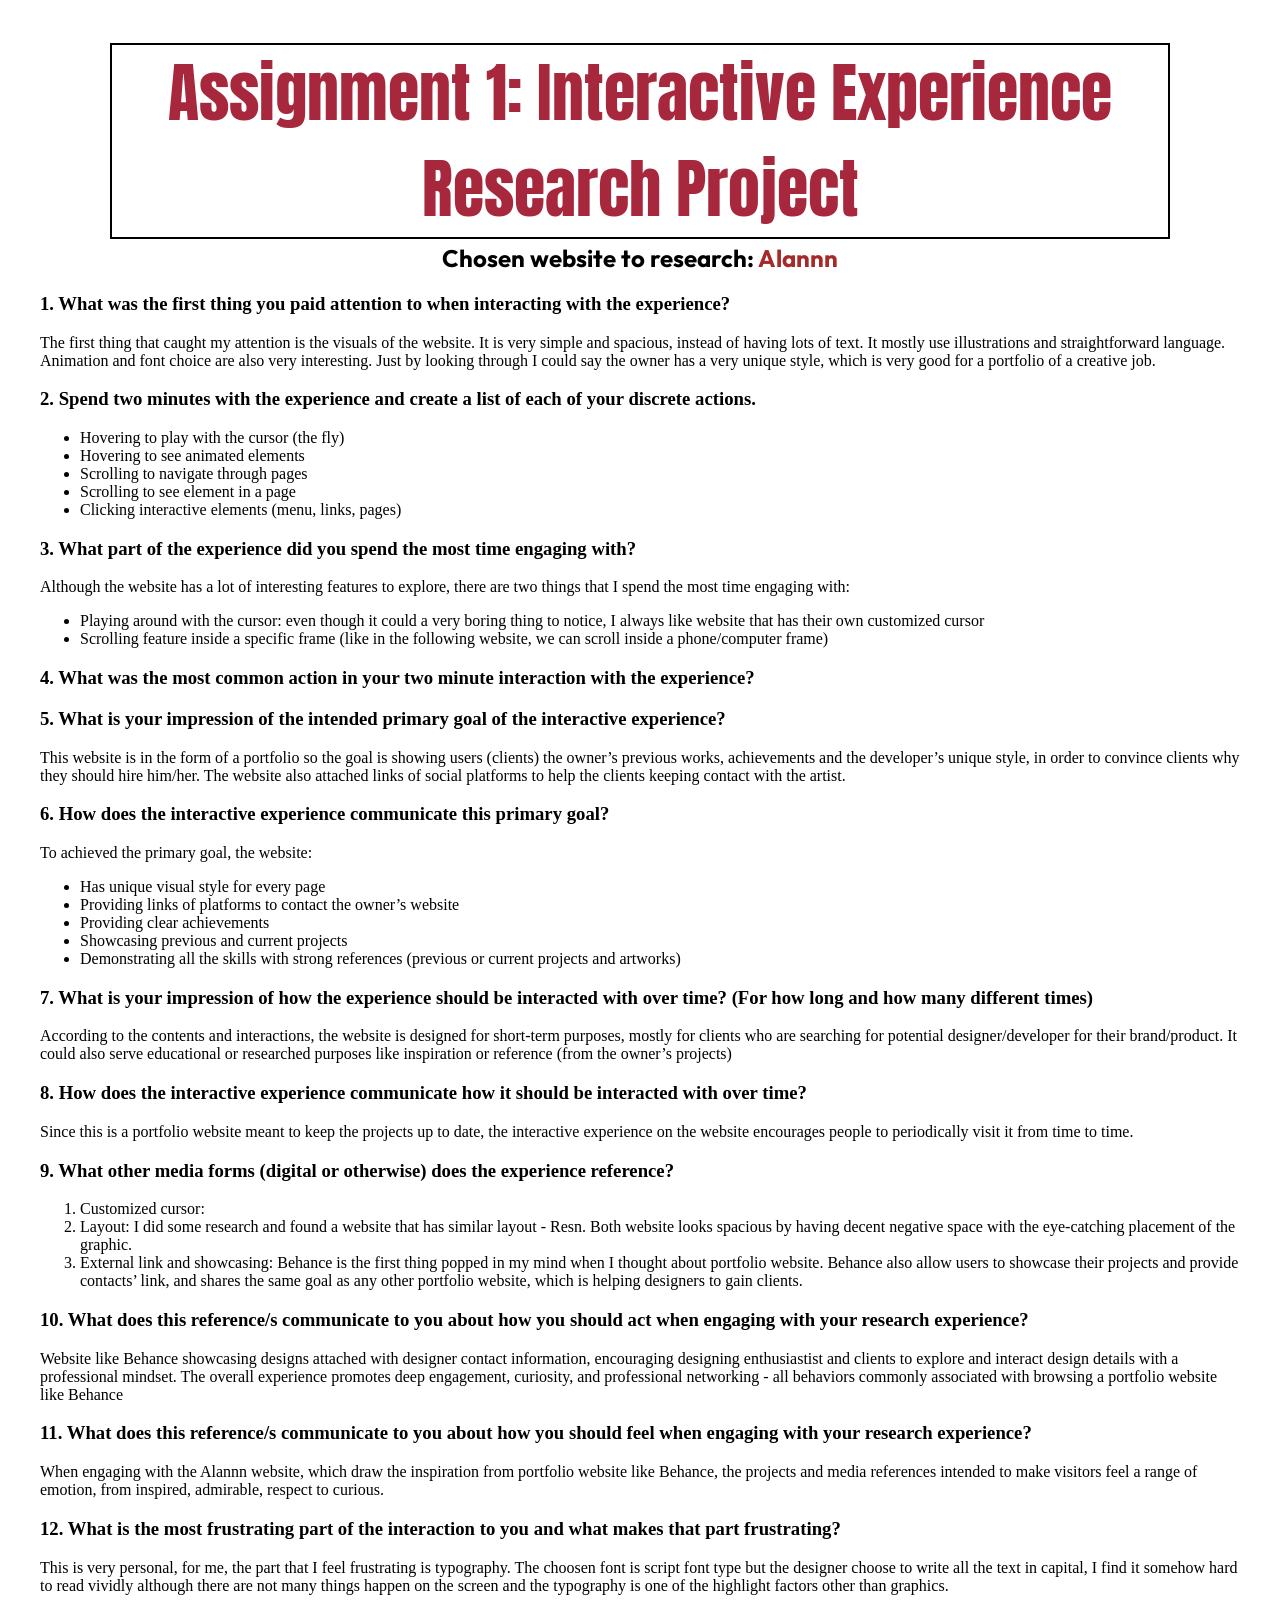
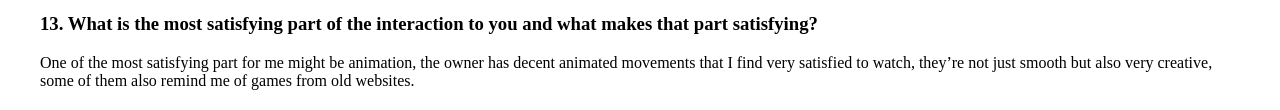
==== assignment1/index.html @ a7a0e351 "asm1" ====
<!DOCTYPE html>
<html lang="en">
  <head>
    <meta charset="UTF-8" />
    <meta name="viewport" content="width=device-width, initial-scale=1.0" />
    <title>Assignment 1</title>
    <link rel="stylesheet" href="reset.css" />
    <!-- link to rest css -->
    <link rel="stylesheet" href="style.css" />
    <!-- link to style css -->
    <link rel="preconnect" href="https://fonts.googleapis.com">
    <link rel="preconnect" href="https://fonts.gstatic.com" crossorigin>
    <link href="https://fonts.googleapis.com/css2?family=Anton&display=swap" rel="stylesheet">
    <!-- font 1 -->
    <link rel="preconnect" href="https://fonts.googleapis.com">
    <link rel="preconnect" href="https://fonts.gstatic.com" crossorigin>
    <link href="https://fonts.googleapis.com/css2?family=Outfit:wght@100..900&display=swap" rel="stylesheet">
    <!-- font 2 -->
    <link rel="icon" href="favicon_io/" type="apple-touch-icon">
    <link rel="apple-touch-icon" sizes="180x180" href="/apple-touch-icon.png">
    <link rel="icon" type="image/png" sizes="32x32" href="/favicon-32x32.png">
    <link rel="icon" type="image/png" sizes="16x16" href="/favicon-16x16.png">
    <link rel="icon" type="image/png" sizes="192x192" href="android-chrome-192x192.png">
    <link rel="icon" type="image/png" sizes="1512x512" href="android-chrome-512x512.png">
    <link rel="manifest" href="/site.webmanifest">
    <!-- make icon for the website, i first tried the exact the code from last time class but then it showed nothing, i did some research and add two more code because i'm using window -->
  </head>
  <body>

    <div class="topside">
      <div> <h1>Assignment 1: Interactive Experience Research Project</h1></div>
      <div> <h2>Chosen website to research: <a href="https://alannn.com/index">Alannn</a></h2></div>
    </div>
    <!-- header -->
     <div>
      <div><h3>1. What was the first thing you paid attention to when interacting with the experience?</h3></div>
      <div><p>The first thing that caught my attention is the visuals of the website. It is very simple and spacious, instead of having lots of text. It mostly use illustrations and straightforward language. Animation and font choice are also very interesting. Just by looking through I could say the owner has a very unique style, which is very good for a portfolio of a creative job.</p></div>
     </div>
     <div>
    <!-- Q1 -->
      <div><h3>2. Spend two minutes with the experience and create a list of each of your discrete actions.</h3></div>
      <div>
        <p>
          <ul>
            <li>Hovering to play with the cursor (the fly)</li>
            <li>Hovering to see animated elements</li>
            <li>Scrolling to navigate through pages</li>
            <li>Scrolling to see element in a page</li>
            <li>Clicking interactive elements (menu, links, pages)</li>
          </ul>
        </p>
      </div>
     </div>
    <!-- Q2 -->
      <div>
        <div><h3>3.  What part of the experience did you spend the most time engaging with?</h3></div>
        <div>
          <p> Although the website has a lot of interesting features to explore, there are two things that I spend the most time engaging with:
            <ul>
              <li>Playing around with the cursor: even though it could a very boring thing to notice, I always like website that has their own customized cursor</li>
              <li>Scrolling feature inside a specific frame (like in the following website, we can scroll inside a phone/computer frame)</li>
            </ul>
            </p>
        </div>
      </div>
    <!-- Q3 -->
     <div>
      <div><h3>4. What was the most common action in your two minute interaction with the experience?</h3></div>
      <div><p></p></div>
     </div>
    <!-- Q4 -->
     <div>
      <div><h3>5. What is your impression of the intended primary goal of the interactive experience?</h3></div>
      <div><p>This website is in the form of a portfolio so the goal is showing users (clients) the owner’s previous works, achievements and the developer’s unique style, in order to convince clients why they should hire him/her. The website also attached links of social platforms to help the clients keeping contact with the artist.</p></div>
     </div>
    <!-- Q5 -->
     <div>
      <div><h3>6. How does the interactive experience communicate this primary goal?</h3></div>
      <div>
        <p>To achieved the primary goal, the website:
          <ul>
            <li>Has unique visual style for every page</li>
            <li>Providing links of platforms to contact the owner’s website</li>
            <li>Providing clear achievements </li>
            <li>Showcasing previous and current projects</li>
            <li>Demonstrating all the skills with strong references (previous or current projects and artworks)</li>
          </ul>
        </p>
      </div>
     </div>
    <!-- Q6 -->
     <div>
      <div><h3>7. What is your impression of how the experience should be interacted with over time? (For how long and how many different times)</h3></div>
      <div><p>According to the contents and interactions, the website is designed for short-term purposes, mostly for clients who are searching for potential designer/developer for their brand/product. It could also serve educational or researched purposes like inspiration or reference  (from the owner’s projects)</p></div>
     </div>
     <!-- Q7 -->
      <div>
        <div><h3>8. How does the interactive experience communicate how it should be interacted with over time?</h3></div>
        <div><p>Since this is a portfolio website meant to keep the projects up to date, the interactive experience on the website encourages people to periodically visit it from time to time.</p></div>
      </div>
    <!-- Q8 -->
     <div>
      <div><h3>9. What other media forms (digital or otherwise) does the experience reference?</h3></div>
      <div><p>
        <ol>
        <li>Customized cursor: </li>
        <li>Layout: I did some research and found a website that has similar layout - Resn. Both website looks spacious by having decent negative space with the eye-catching placement of the graphic.</li>
        <li>External link and showcasing: Behance is the first thing popped in my mind when I thought about portfolio website. Behance also allow users to showcase their projects and provide contacts’ link, and shares the same goal as any other portfolio website, which is helping designers to gain clients.</li>
        </ol>
      </p></div>
     </div>
    <!-- Q9 -->
    <div>
      <div><h3>10. What does this reference/s communicate to you about how you should act when engaging with your research experience?</h3></div>
      <div><p>Website like Behance showcasing designs attached with designer contact information, encouraging designing enthusiastist and clients to explore and interact design details with a professional mindset. The overall experience promotes deep engagement, curiosity, and professional networking - all behaviors commonly associated with browsing a portfolio website like Behance</p></div>
    </div>
    <!-- Q10 -->
     <div>
      <div><h3>11. What does this reference/s communicate to you about how you should feel when engaging with your research experience?</h3></div>
      <div><p>When engaging with the Alannn website, which draw the inspiration from portfolio website like Behance, the projects and media references intended to make visitors feel a range of emotion, from inspired, admirable, respect to curious.</p></div>
     </div>
    <!-- Q11 -->
     <div>
      <div><h3>12. What is the most frustrating part of the interaction to you and what makes that part frustrating?</h3></div>
      <div><p>This is very personal, for me, the part that I feel frustrating is typography. The choosen font is script font type but the designer choose to write all the text in capital, I find it somehow hard to read vividly although there are not many things happen on the screen and the typography is one of the highlight factors other than graphics.</p></div>
     </div>
    <!-- Q12 -->
     <div>
      <div><h3>13. What is the most satisfying part of the interaction to you and what makes that part satisfying?</h3></div>
      <div><p>One of the most satisfying part for me might be animation, the owner has decent animated movements that I find very satisfied to watch, they’re not just smooth but also very creative, some of them also remind me of games from old websites.</p></div>
     </div>
    <!-- Q13 -->
    <a href=""></a>
  </body>
</html>
---- assignment1/style.css ----
body {
    margin: 20px 40px 20px 40px;
}
.topside {
    margin: 5px 70px 5px 70px;
}
h1 {
        font-family: "Anton", sans-serif;
        font-weight: 400;
        font-style: normal;
        font-size:4rem ;
        color: rgb(167, 39, 60);    
        text-align: center;
        margin-bottom: 0px;
        /* modify header text */
        border: 2px solid black;
        /* make a box for header */
}

h2 {
    font-family: "Outfit", sans-serif;
    font-optical-sizing: auto;
    font-weight: 700;
    font-style: normal;
    text-align: center; 
    margin-top: 4px;
}
a:link {
    color: brown;
    background-color: transparent;
    text-decoration: none;
}
a:hover {
    color:blue;
    background-color: transparent;
    text-decoration: underline;
}
/* make the link change color when hover */
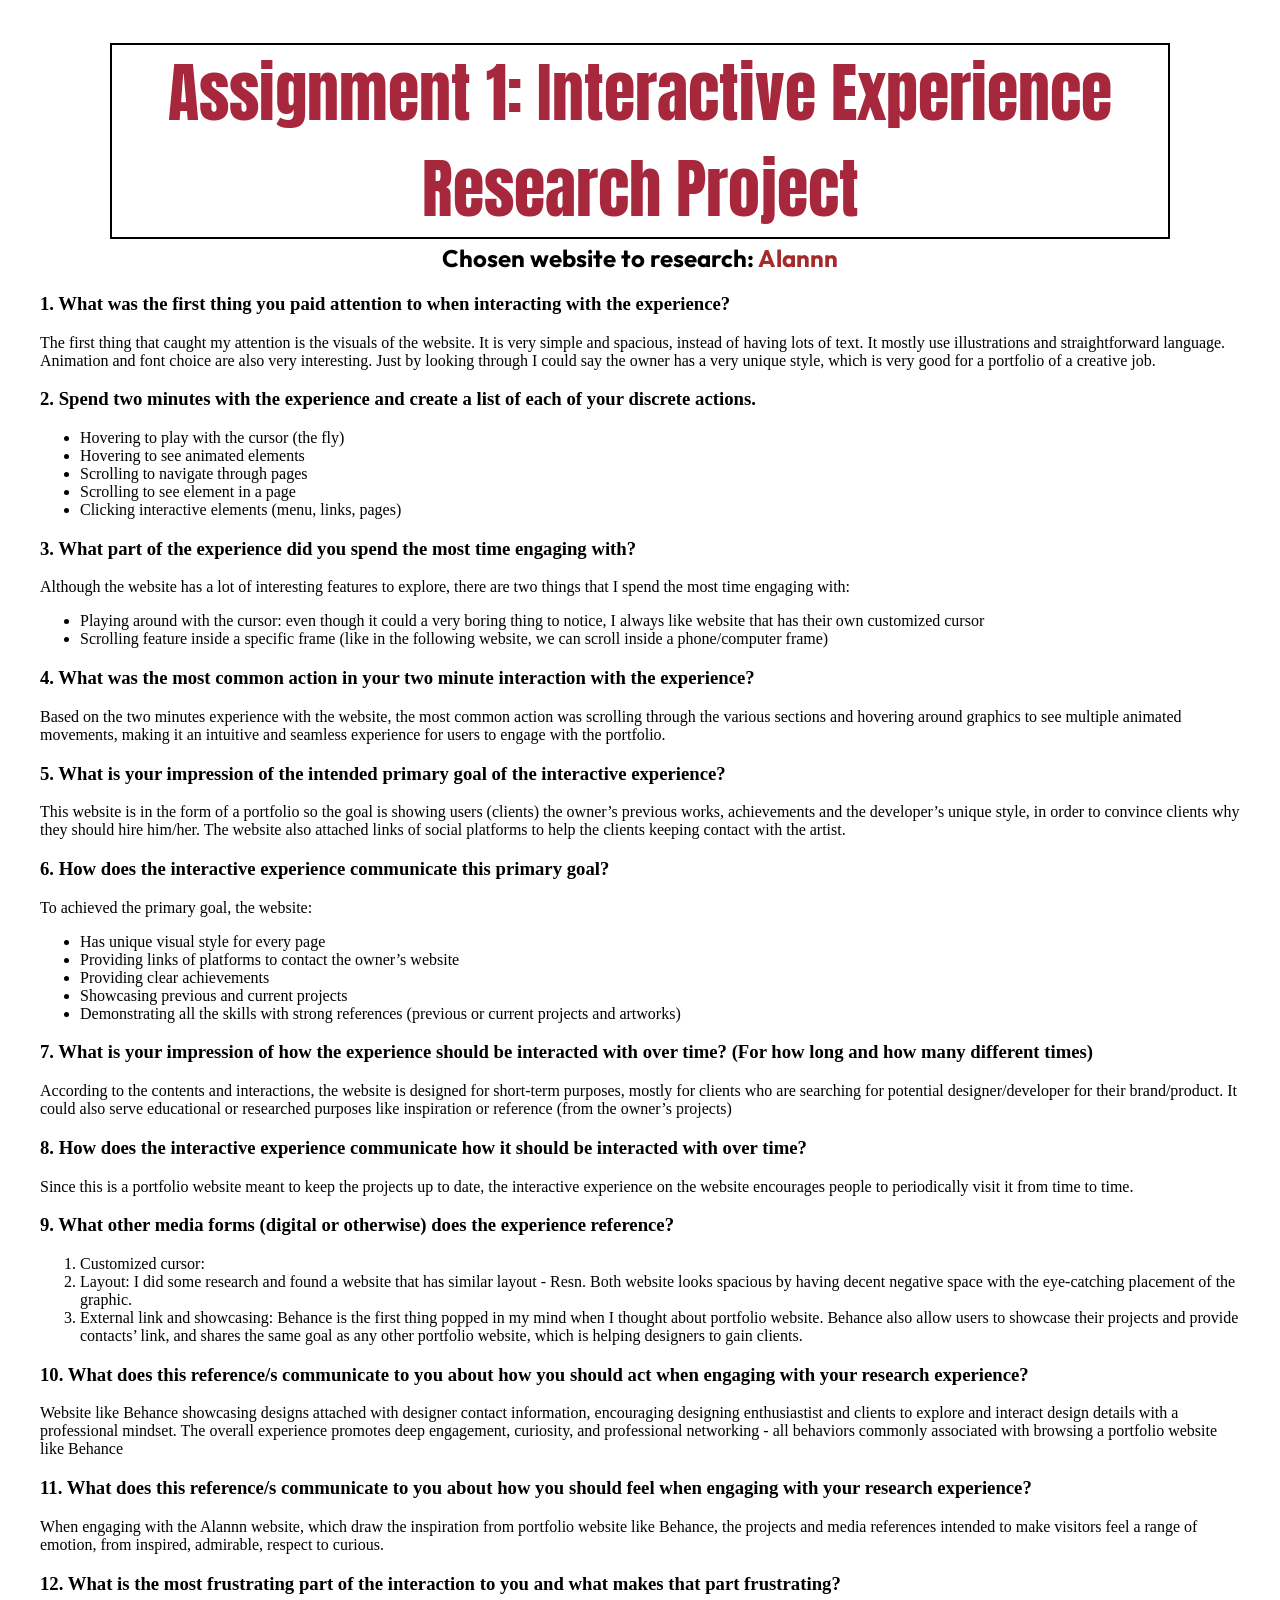
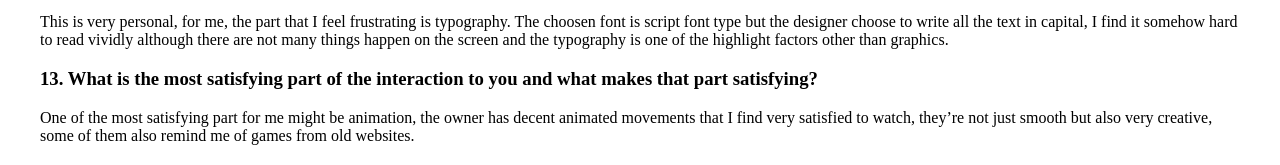
==== commit 70a6db64: "asm1" ====
--- a/assignment1/index.html
+++ b/assignment1/index.html
@@ -66,7 +66,7 @@
     <!-- Q3 -->
      <div>
       <div><h3>4. What was the most common action in your two minute interaction with the experience?</h3></div>
-      <div><p></p></div>
+      <div><p>Based on the two minutes experience with the website,  the most common action was scrolling through the various sections and hovering around graphics to see multiple animated movements, making it an intuitive and seamless experience for users to engage with the portfolio.</p></div>
      </div>
     <!-- Q4 -->
      <div>
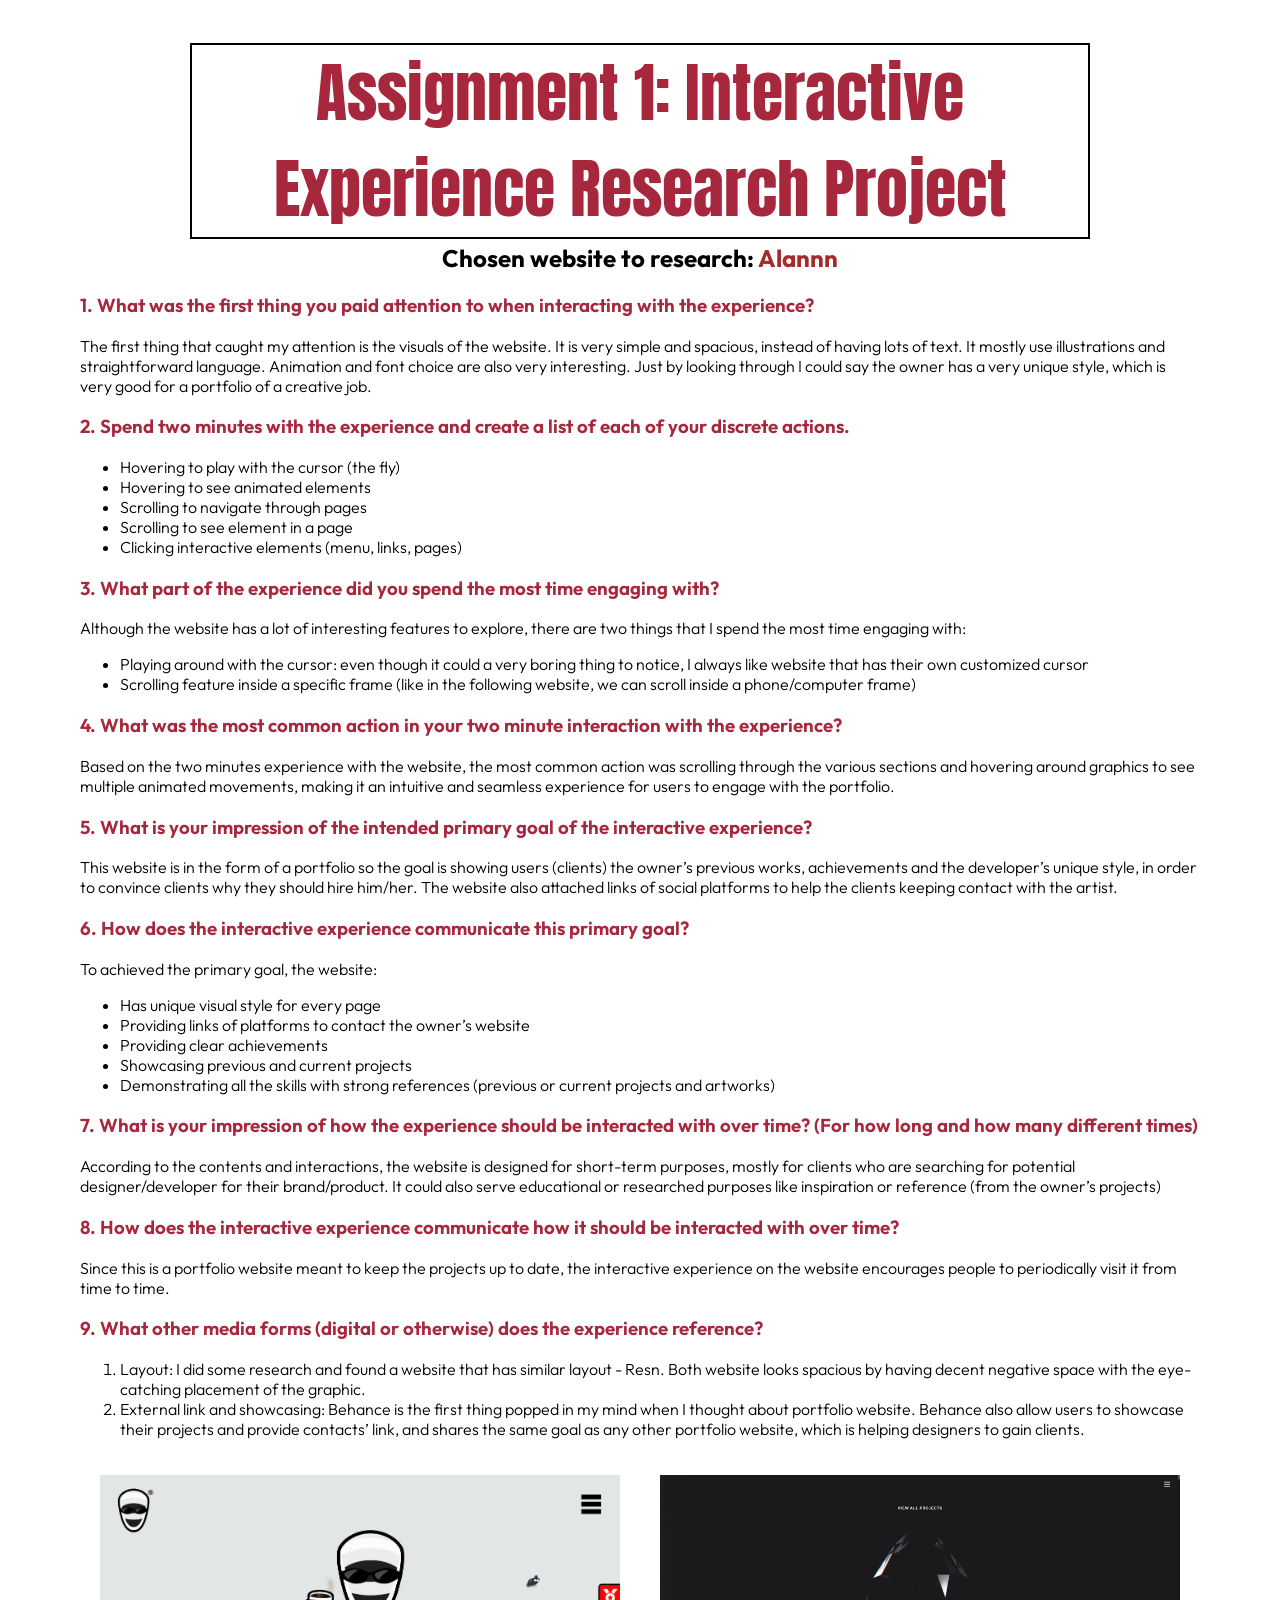
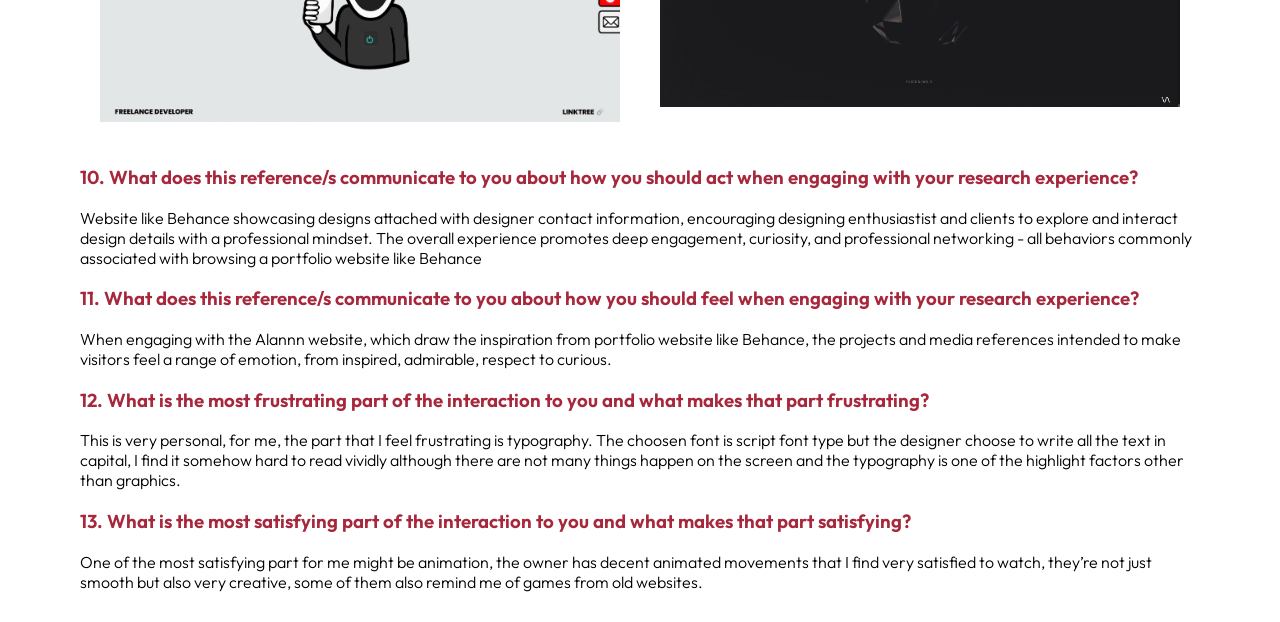
==== commit bea4b84c: "asm1" ====
--- a/assignment1/index.html
+++ b/assignment1/index.html
@@ -103,12 +103,27 @@
       <div><h3>9. What other media forms (digital or otherwise) does the experience reference?</h3></div>
       <div><p>
         <ol>
-        <li>Customized cursor: </li>
         <li>Layout: I did some research and found a website that has similar layout - Resn. Both website looks spacious by having decent negative space with the eye-catching placement of the graphic.</li>
         <li>External link and showcasing: Behance is the first thing popped in my mind when I thought about portfolio website. Behance also allow users to showcase their projects and provide contacts’ link, and shares the same goal as any other portfolio website, which is helping designers to gain clients.</li>
         </ol>
       </p></div>
      </div>
+     <div>
+
+      <!-- Imagery -->
+       <div class="row">
+        <div class="column">
+          <div>
+            <img src="images/Alannn.png" width="100%">
+          </div>
+         </div>
+         <div class="column">
+          <div>
+            <img src="images/Resn.png" width="100%">
+          </div>
+         </div>
+       </div>
+
     <!-- Q9 -->
     <div>
       <div><h3>10. What does this reference/s communicate to you about how you should act when engaging with your research experience?</h3></div>
--- a/assignment1/style.css
+++ b/assignment1/style.css
@@ -1,8 +1,8 @@
 body {
-    margin: 20px 40px 20px 40px;
+    margin: 30px 80px 30px 80px;
 }
 .topside {
-    margin: 5px 70px 5px 70px;
+    margin: 5px 110px 5px 110px;
 }
 h1 {
         font-family: "Anton", sans-serif;
@@ -36,3 +36,29 @@
     text-decoration: underline;
 }
 /* make the link change color when hover */
+h3{
+    font-family: "Outfit", "san-serif";
+    font-weight: 650;
+    color: rgb(167, 39, 60);
+}
+p {
+    font-family: "Outfit", sans-serif;
+    font-weight: 300;
+}
+li {
+    font-family: "Outfit", sans-serif;
+    font-weight: 300;
+}
+
+.column{
+    float: left;
+    width: 50%;
+    padding: 20px;
+    box-sizing: border-box;
+}
+
+.row::after{
+    content: "";
+    display: table;
+    clear: both;
+}
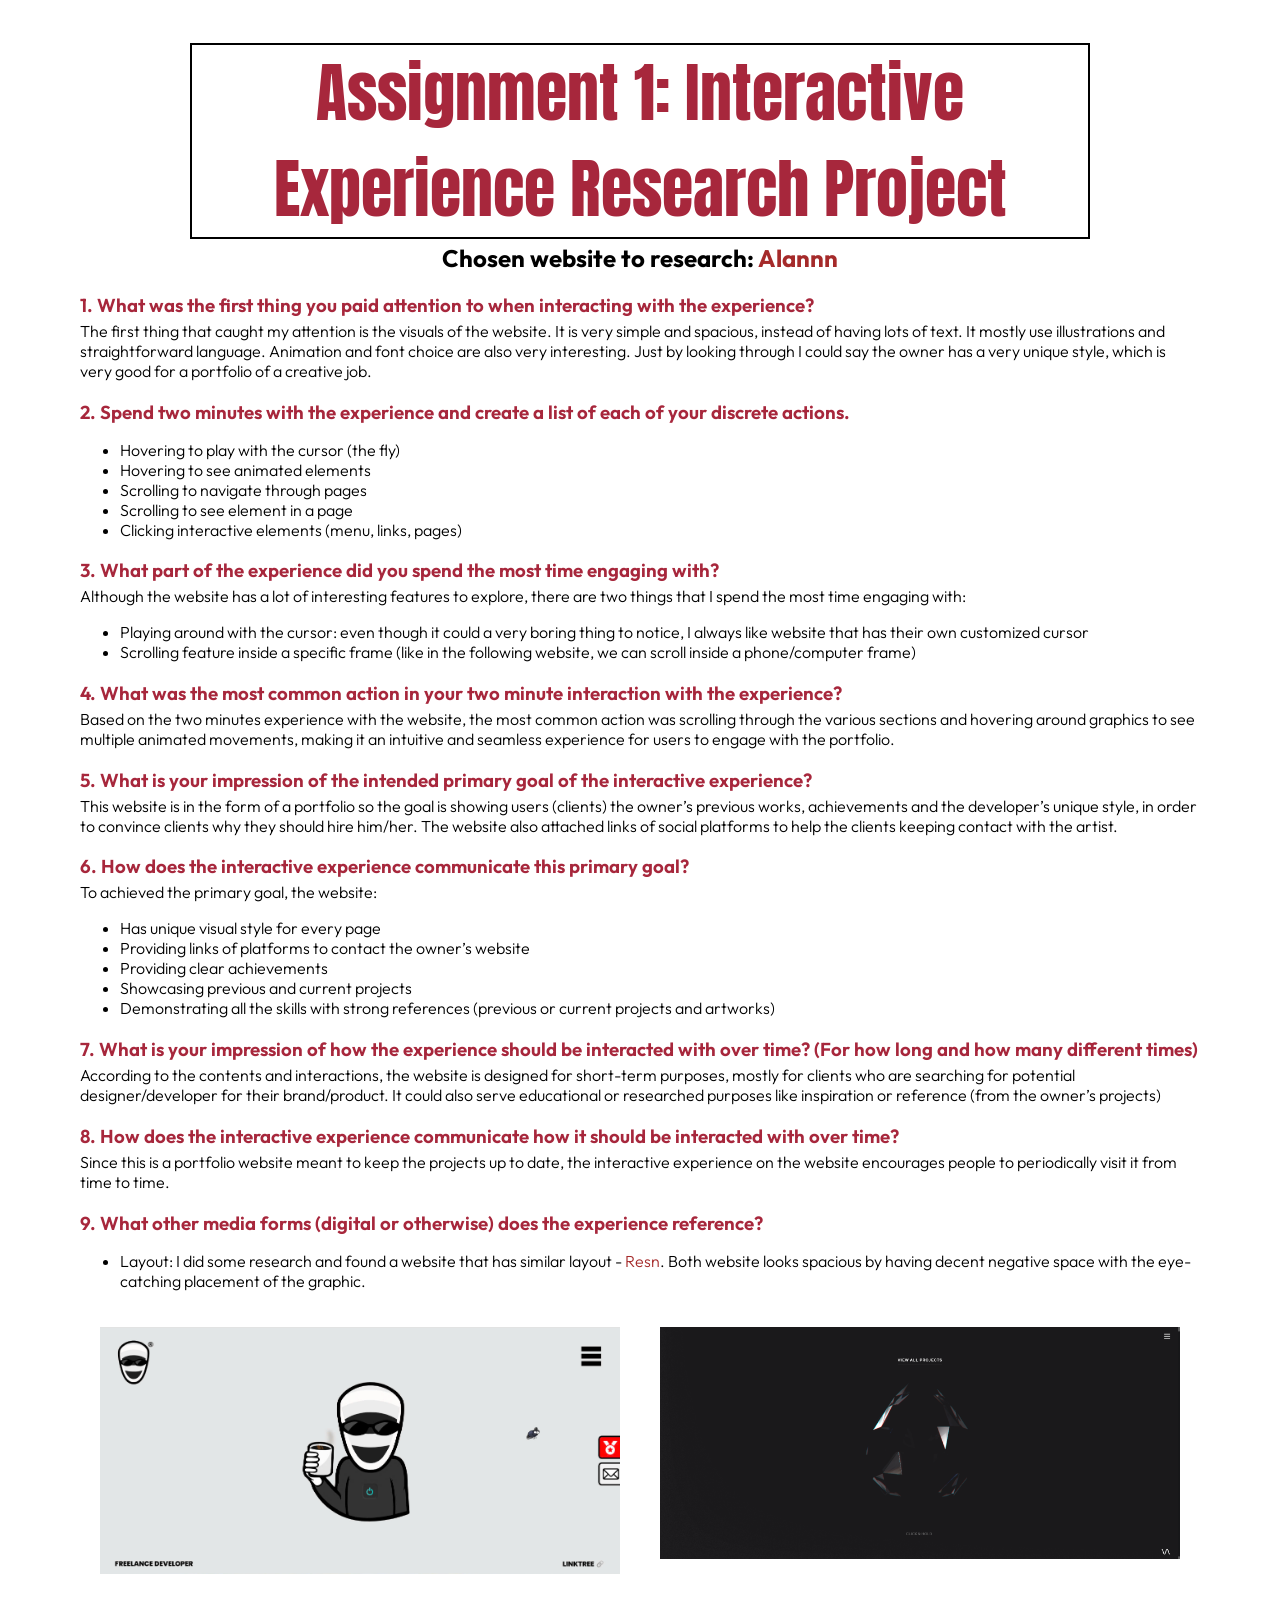
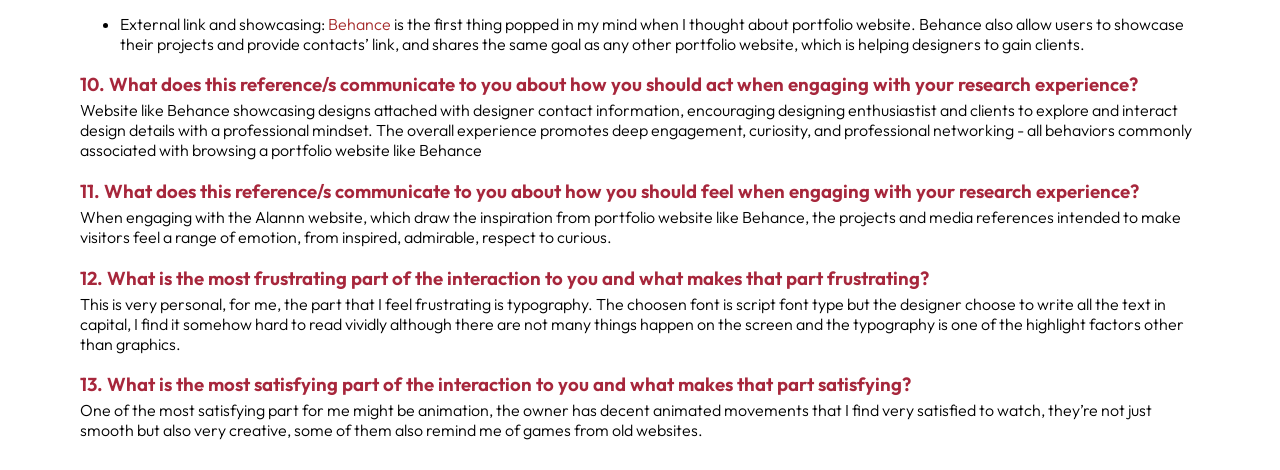
==== commit ed14053f: "asm1" ====
--- a/assignment1/index.html
+++ b/assignment1/index.html
@@ -77,7 +77,8 @@
      <div>
       <div><h3>6. How does the interactive experience communicate this primary goal?</h3></div>
       <div>
-        <p>To achieved the primary goal, the website:
+        <div><p>To achieved the primary goal, the website:</p></div>
+        <div>
           <ul>
             <li>Has unique visual style for every page</li>
             <li>Providing links of platforms to contact the owner’s website</li>
@@ -85,7 +86,7 @@
             <li>Showcasing previous and current projects</li>
             <li>Demonstrating all the skills with strong references (previous or current projects and artworks)</li>
           </ul>
-        </p>
+        </div>
       </div>
      </div>
     <!-- Q6 -->
@@ -102,28 +103,30 @@
      <div>
       <div><h3>9. What other media forms (digital or otherwise) does the experience reference?</h3></div>
       <div><p>
-        <ol>
-        <li>Layout: I did some research and found a website that has similar layout - Resn. Both website looks spacious by having decent negative space with the eye-catching placement of the graphic.</li>
-        <li>External link and showcasing: Behance is the first thing popped in my mind when I thought about portfolio website. Behance also allow users to showcase their projects and provide contacts’ link, and shares the same goal as any other portfolio website, which is helping designers to gain clients.</li>
-        </ol>
+        <ul>
+        <li>Layout: I did some research and found a website that has similar layout - <a href="https://www.resn.co.nz/#">Resn</a>. Both website looks spacious by having decent negative space with the eye-catching placement of the graphic.</li>
+      </div>
+      <div>
+ 
+       <!-- Imagery -->
+        <div class="row">
+         <div class="column">
+           <div>
+             <img src="images/Alannn.png" width="100%">
+           </div>
+          </div>
+          <div class="column">
+           <div>
+             <img src="images/Resn.png" width="100%">
+           </div>
+          </div>
+        </div>
+       </ul>
+        <ul>
+        <li>External link and showcasing: <a href="https://www.behance.net/">Behance </a> is the first thing popped in my mind when I thought about portfolio website. Behance also allow users to showcase their projects and provide contacts’ link, and shares the same goal as any other portfolio website, which is helping designers to gain clients.</li>
+        </ul>
       </p></div>
      </div>
-     <div>
-
-      <!-- Imagery -->
-       <div class="row">
-        <div class="column">
-          <div>
-            <img src="images/Alannn.png" width="100%">
-          </div>
-         </div>
-         <div class="column">
-          <div>
-            <img src="images/Resn.png" width="100%">
-          </div>
-         </div>
-       </div>
-
     <!-- Q9 -->
     <div>
       <div><h3>10. What does this reference/s communicate to you about how you should act when engaging with your research experience?</h3></div>
--- a/assignment1/style.css
+++ b/assignment1/style.css
@@ -25,6 +25,7 @@
     text-align: center; 
     margin-top: 4px;
 }
+
 a:link {
     color: brown;
     background-color: transparent;
@@ -40,10 +41,13 @@
     font-family: "Outfit", "san-serif";
     font-weight: 650;
     color: rgb(167, 39, 60);
+    margin-bottom: 0px;
+    
 }
 p {
     font-family: "Outfit", sans-serif;
     font-weight: 300;
+    margin-top: 4px;
 }
 li {
     font-family: "Outfit", sans-serif;
@@ -61,4 +65,4 @@
     content: "";
     display: table;
     clear: both;
-}+}
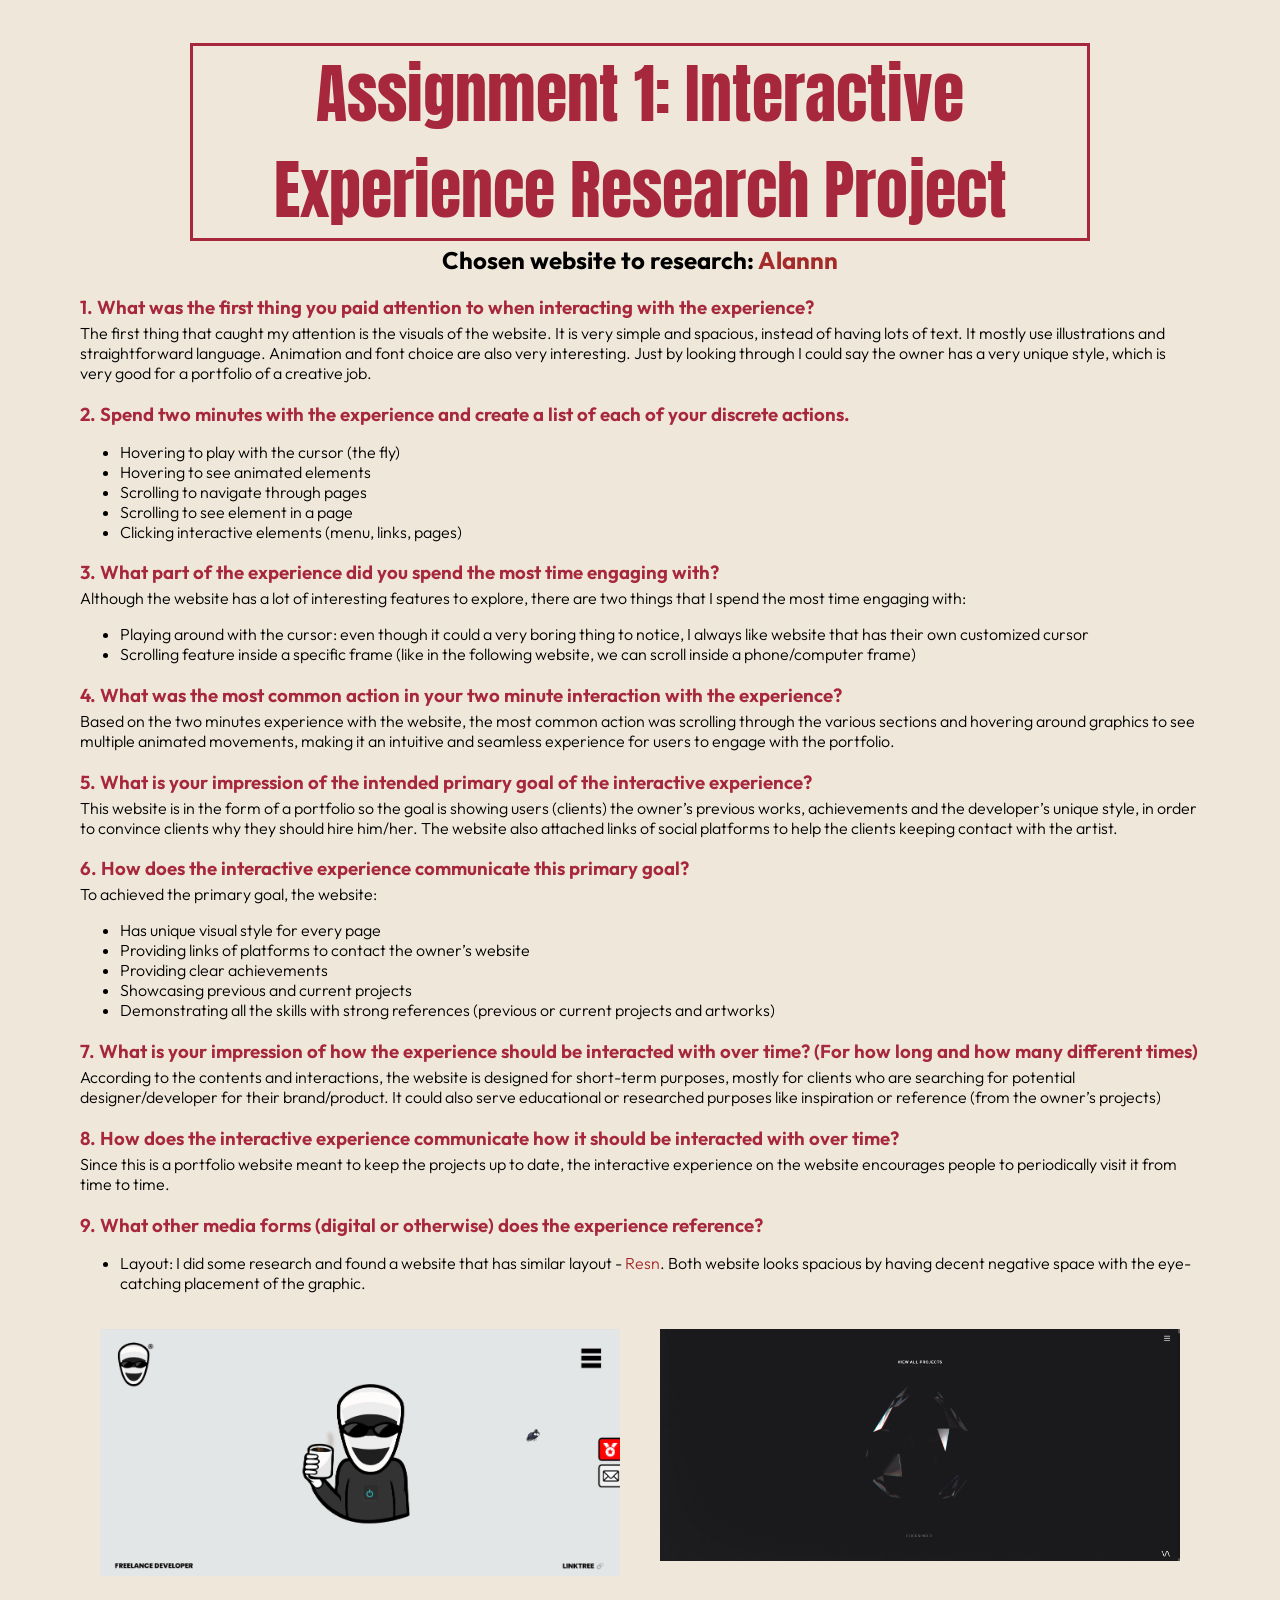
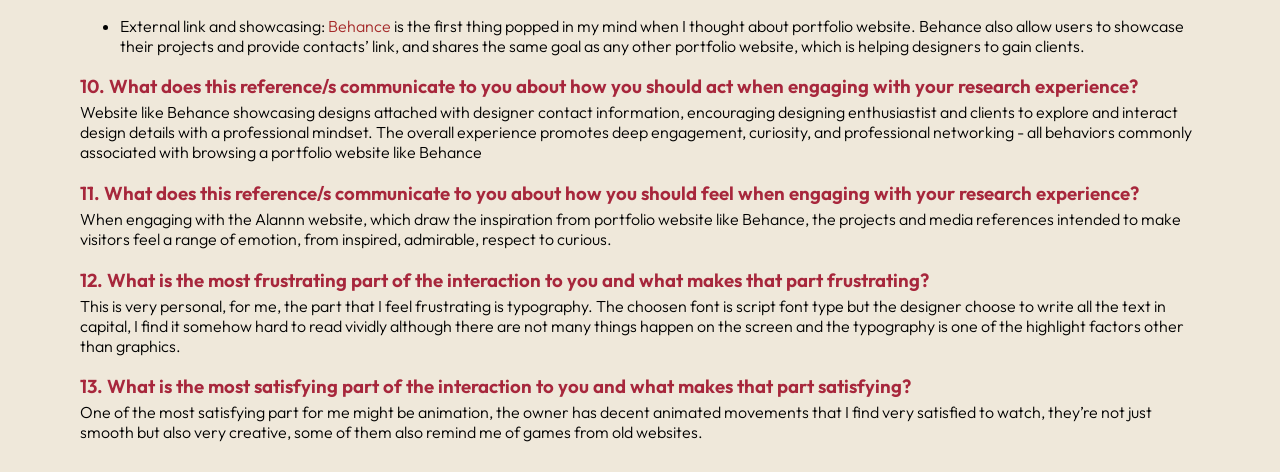
==== commit 71380b9b: "practice" ====
--- a/assignment1/index.html
+++ b/assignment1/index.html
@@ -27,9 +27,10 @@
   </head>
   <body>
 
-    <div class="topside">
+    <div class="topside"> 
       <div> <h1>Assignment 1: Interactive Experience Research Project</h1></div>
       <div> <h2>Chosen website to research: <a href="https://alannn.com/index">Alannn</a></h2></div>
+    <!-- link to Alannn -->
     </div>
     <!-- header -->
      <div>
@@ -38,6 +39,7 @@
      </div>
      <div>
     <!-- Q1 -->
+     <!-- use div to group and separate, easier if i need to style and edit, i find it hard to adjust margin if i don't use div -->
       <div><h3>2. Spend two minutes with the experience and create a list of each of your discrete actions.</h3></div>
       <div>
         <p>
@@ -48,6 +50,7 @@
             <li>Scrolling to see element in a page</li>
             <li>Clicking interactive elements (menu, links, pages)</li>
           </ul>
+          <!-- listing bullet dots -->
         </p>
       </div>
      </div>
@@ -105,10 +108,11 @@
       <div><p>
         <ul>
         <li>Layout: I did some research and found a website that has similar layout - <a href="https://www.resn.co.nz/#">Resn</a>. Both website looks spacious by having decent negative space with the eye-catching placement of the graphic.</li>
+      <!-- link to Resn -->
       </div>
       <div>
  
-       <!-- Imagery -->
+       <!-- Import images -->
         <div class="row">
          <div class="column">
            <div>
@@ -124,6 +128,7 @@
        </ul>
         <ul>
         <li>External link and showcasing: <a href="https://www.behance.net/">Behance </a> is the first thing popped in my mind when I thought about portfolio website. Behance also allow users to showcase their projects and provide contacts’ link, and shares the same goal as any other portfolio website, which is helping designers to gain clients.</li>
+        <!-- link to Behance -->
         </ul>
       </p></div>
      </div>
--- a/assignment1/style.css
+++ b/assignment1/style.css
@@ -1,68 +1,88 @@
+* {
+  background-color: rgb(239, 232, 218);
+}
+/* i chose the background to be light beige because i think it's easy to read and goes well with red */
 body {
-    margin: 30px 80px 30px 80px;
+  margin: 30px 80px 30px 80px;
+  /* set up margin for the body */
+  cursor: url(images/cursor.png), auto;
+  /* customized cursor (I made this cursor mysefl on Adobe Illustration) */
 }
 .topside {
-    margin: 5px 110px 5px 110px;
+  margin: 5px 110px 5px 110px;
+  /* set up margin for the header */
 }
 h1 {
-        font-family: "Anton", sans-serif;
-        font-weight: 400;
-        font-style: normal;
-        font-size:4rem ;
-        color: rgb(167, 39, 60);    
-        text-align: center;
-        margin-bottom: 0px;
-        /* modify header text */
-        border: 2px solid black;
-        /* make a box for header */
+  /* modify typography h1 */
+  font-family: "Anton", sans-serif;
+  font-weight: 400;
+  font-style: normal;
+  font-size: 4rem;
+  color: rgb(167, 39, 60);
+  text-align: center;
+  /* modify h1 text, i love red haha */
+  margin-bottom: 0px;
+  /* adjust margin because it leaves a lot of awkard space at first */
+  border: 3px solid rgb(167, 39, 60);
+  /* make a box for h1 */
 }
 
 h2 {
-    font-family: "Outfit", sans-serif;
-    font-optical-sizing: auto;
-    font-weight: 700;
-    font-style: normal;
-    text-align: center; 
-    margin-top: 4px;
+  font-family: "Outfit", sans-serif;
+  font-optical-sizing: auto;
+  font-weight: 700;
+  font-style: normal;
+  text-align: center;
+  margin-top: 4px;
+  /* adjust margin because it leaves a lot of awkard space at first */
+
+  /* decorate h2 */
 }
 
 a:link {
-    color: brown;
-    background-color: transparent;
-    text-decoration: none;
+  color: brown;
+  background-color: transparent;
+  text-decoration: none;
+  /* decorate links */
 }
 a:hover {
-    color:blue;
-    background-color: transparent;
-    text-decoration: underline;
+  color: blue;
+  background-color: transparent;
+  text-decoration: underline;
+  cursor: url(images/cursor2.png), auto;
 }
-/* make the link change color when hover */
-h3{
-    font-family: "Outfit", "san-serif";
-    font-weight: 650;
-    color: rgb(167, 39, 60);
-    margin-bottom: 0px;
-    
+/* make the link change color and have underline when hover */
+/* make cursor channge when hover into links, again the cursor I made it myself on Adobe Illustration*/
+h3 {
+  font-family: "Outfit", "san-serif";
+  font-weight: 650;
+  color: rgb(167, 39, 60);
+  margin-bottom: 0px;
+  /* modify typography of h3 */
 }
 p {
-    font-family: "Outfit", sans-serif;
-    font-weight: 300;
-    margin-top: 4px;
+  font-family: "Outfit", sans-serif;
+  font-weight: 300;
+  margin-top: 4px;
 }
 li {
-    font-family: "Outfit", sans-serif;
-    font-weight: 300;
+  font-family: "Outfit", sans-serif;
+  font-weight: 300;
+}
+/* modify typography for all the answer*/
+
+/* placement of pictures */
+.column {
+  float: left;
+  width: 50%;
+  padding: 20px;
+  box-sizing: border-box;
 }
 
-.column{
-    float: left;
-    width: 50%;
-    padding: 20px;
-    box-sizing: border-box;
+.row::after {
+  content: "";
+  display: table;
+  clear: both;
 }
 
-.row::after{
-    content: "";
-    display: table;
-    clear: both;
-}
+/* i only choose 2 fonts, one for h1 and one for other contents */
